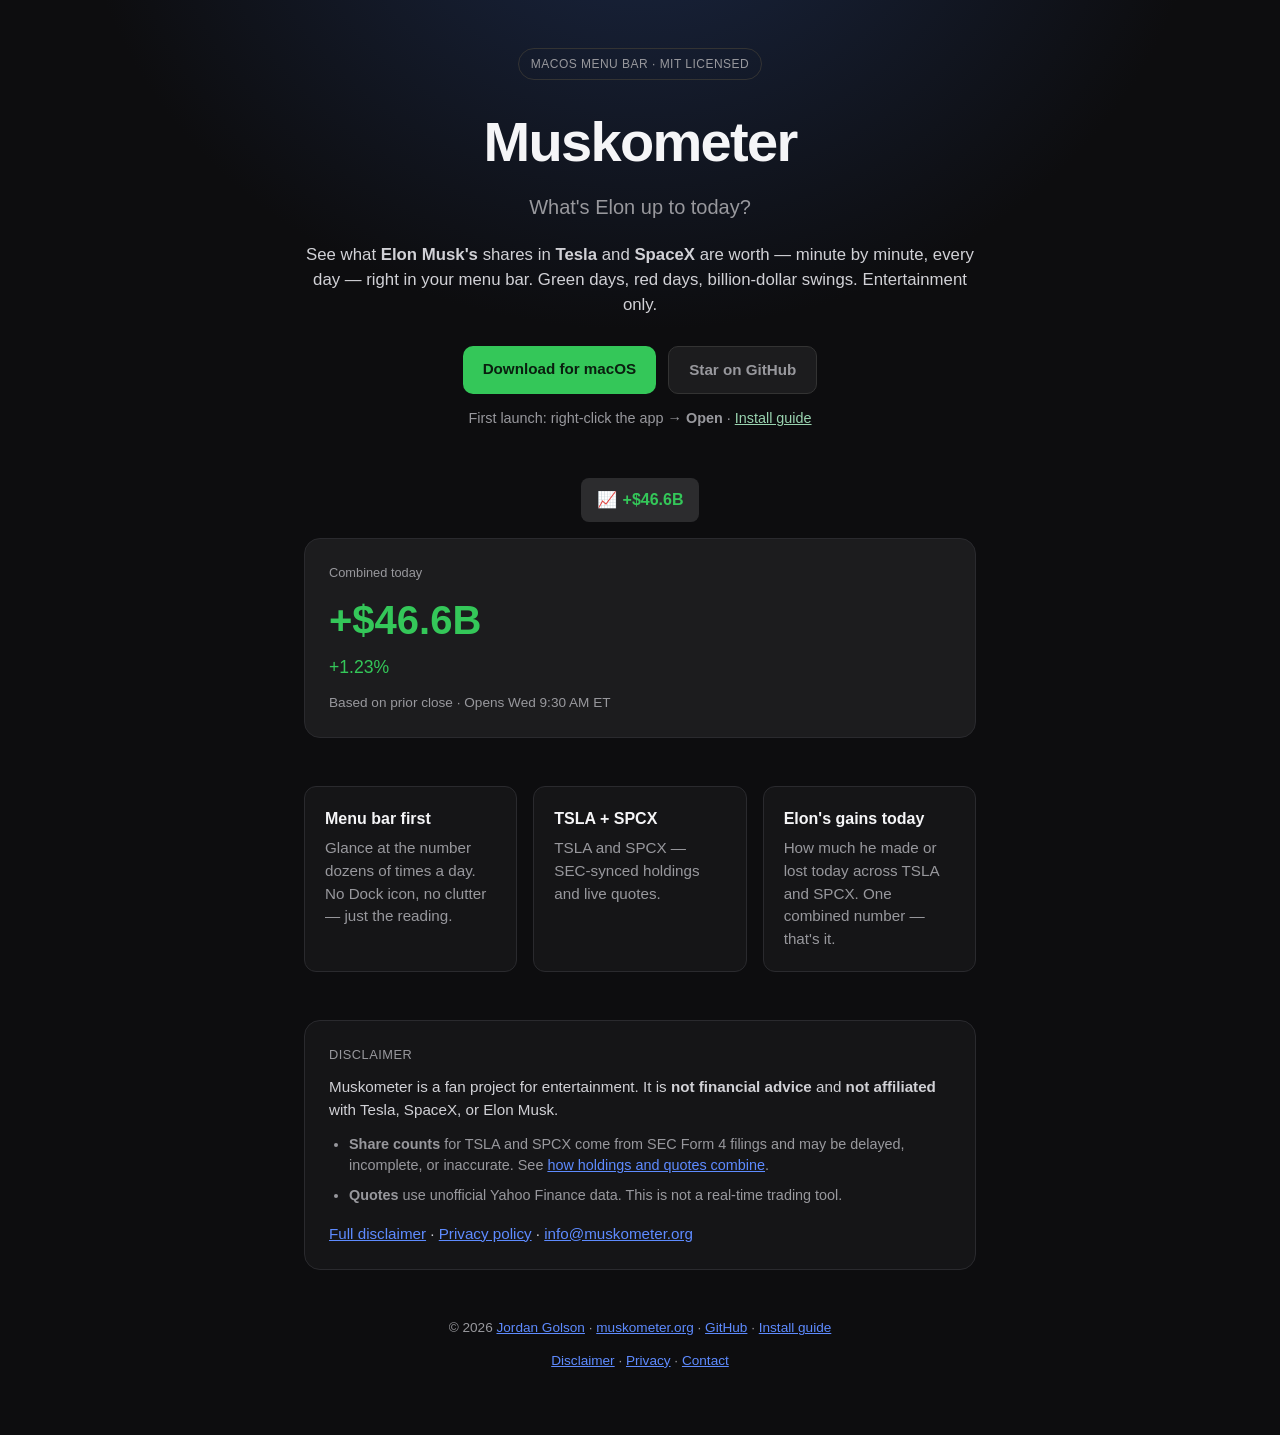
==== docs/index.html @ 4b78dc0b "Website hero: Elon's Tesla and SpaceX worth, minute by minute" ====
<!DOCTYPE html>
<html lang="en">
<head>
  <meta charset="UTF-8">
  <meta name="viewport" content="width=device-width, initial-scale=1.0">
  <title>Muskometer — What's Elon up to today?</title>
  <meta name="description" content="See what Elon Musk's shares in Tesla and SpaceX are worth — minute by minute, every day — in a macOS menu bar app. Entertainment only, not financial advice.">
  <meta property="og:title" content="Muskometer">
  <meta property="og:description" content="See what Elon Musk's shares in Tesla and SpaceX are worth — minute by minute, every day — right in your menu bar. Entertainment only.">
  <meta property="og:url" content="https://muskometer.org">
  <meta property="og:type" content="website">
  <meta property="og:image" content="https://muskometer.org/favicon.png">
  <meta name="twitter:card" content="summary">
  <meta name="twitter:image" content="https://muskometer.org/favicon.png">
  <link rel="icon" href="favicon.png" type="image/png">
  <link rel="stylesheet" href="styles.css">
</head>
<body>
  <main>
    <header class="hero">
      <div class="badge">macOS menu bar · MIT licensed</div>
      <h1>Muskometer</h1>
      <p class="tagline">What's Elon up to today?</p>
      <p class="lede">See what <strong>Elon Musk's</strong> shares in <strong>Tesla</strong> and <strong>SpaceX</strong> are worth — minute by minute, every day — right in your menu bar. Green days, red days, billion-dollar swings. Entertainment only.</p>
      <div class="cta-row">
        <a class="btn primary" href="https://github.com/jlgolson/muskometer/releases" rel="noopener">Download for macOS</a>
        <a class="btn ghost" href="https://github.com/jlgolson/muskometer" rel="noopener">Star on GitHub</a>
      </div>
      <p class="cta-note">First launch: right-click the app → <strong>Open</strong> · <a href="https://github.com/jlgolson/muskometer/blob/main/docs/INSTALL.md">Install guide</a></p>
    </header>

    <section class="preview">
      <div class="menubar-mock">
        <span class="menubar-icon" aria-hidden="true">📈</span>
        <span class="menubar-gain positive">+$46.6B</span>
      </div>
      <div class="card">
        <h2>Combined today</h2>
        <p class="gain positive">+$46.6B</p>
        <p class="percent positive">+1.23%</p>
        <p class="status closed">Based on prior close · Opens Wed 9:30 AM ET</p>
      </div>
    </section>

    <section class="features">
      <article>
        <h3>Menu bar first</h3>
        <p>Glance at the number dozens of times a day. No Dock icon, no clutter — just the reading.</p>
      </article>
      <article>
        <h3>TSLA + SPCX</h3>
        <p>TSLA and SPCX — SEC-synced holdings and live quotes.</p>
      </article>
      <article>
        <h3>Elon's gains today</h3>
        <p>How much he made or lost today across TSLA and SPCX. One combined number — that's it.</p>
      </article>
    </section>

    <section class="disclaimer" id="disclaimer">
      <h2>Disclaimer</h2>
      <p>Muskometer is a fan project for entertainment. It is <strong>not financial advice</strong> and <strong>not affiliated</strong> with Tesla, SpaceX, or Elon Musk.</p>
      <ul>
        <li><strong>Share counts</strong> for TSLA and SPCX come from SEC Form 4 filings and may be delayed, incomplete, or inaccurate. See <a href="https://github.com/jlgolson/muskometer/blob/main/docs/HOLDINGS.md">how holdings and quotes combine</a>.</li>
        <li><strong>Quotes</strong> use unofficial Yahoo Finance data. This is not a real-time trading tool.</li>
      </ul>
      <p class="disclaimer-links">
        <a href="https://github.com/jlgolson/muskometer/blob/main/docs/DISCLAIMER.md">Full disclaimer</a>
        ·
        <a href="https://github.com/jlgolson/muskometer/blob/main/docs/PRIVACY.md">Privacy policy</a>
        ·
        <a href="mailto:info@muskometer.org">info@muskometer.org</a>
      </p>
    </section>

    <footer>
      <p>© 2026 <a href="https://jordangolson.com">Jordan Golson</a> · <a href="https://muskometer.org">muskometer.org</a> · <a href="https://github.com/jlgolson/muskometer">GitHub</a> · <a href="https://github.com/jlgolson/muskometer/blob/main/docs/INSTALL.md">Install guide</a></p>
      <p><a href="#disclaimer">Disclaimer</a> · <a href="https://github.com/jlgolson/muskometer/blob/main/docs/PRIVACY.md">Privacy</a> · <a href="mailto:info@muskometer.org">Contact</a></p>
    </footer>
  </main>
</body>
</html>
---- docs/styles.css ----
:root {
  color-scheme: dark light;
  --bg: #0d0d0f;
  --surface: #1c1c1e;
  --text: #f5f5f7;
  --muted: #98989d;
  --green: #34c759;
  --red: #ff3b30;
  --accent: #5e8bff;
  --radius: 16px;
  font-family: -apple-system, BlinkMacSystemFont, "SF Pro Rounded", "Segoe UI", sans-serif;
}

* { box-sizing: border-box; margin: 0; }

body {
  background: radial-gradient(ellipse 80% 60% at 50% -10%, #1a2744 0%, var(--bg) 55%);
  color: var(--text);
  line-height: 1.5;
  min-height: 100vh;
}

main {
  max-width: 720px;
  margin: 0 auto;
  padding: 48px 24px 64px;
}

.hero { text-align: center; margin-bottom: 48px; }

.badge {
  display: inline-block;
  font-size: 0.75rem;
  letter-spacing: 0.04em;
  text-transform: uppercase;
  color: var(--muted);
  border: 1px solid #333;
  border-radius: 999px;
  padding: 6px 12px;
  margin-bottom: 20px;
}

h1 {
  font-size: clamp(2.5rem, 8vw, 3.5rem);
  font-weight: 700;
  letter-spacing: -0.03em;
}

.tagline {
  font-size: 1.25rem;
  color: var(--muted);
  margin-top: 8px;
}

.lede {
  margin-top: 20px;
  color: #d1d1d6;
  font-size: 1.05rem;
}

.cta-row {
  display: flex;
  gap: 12px;
  justify-content: center;
  flex-wrap: wrap;
  margin-top: 28px;
}

.cta-note {
  margin-top: 14px;
  font-size: 0.9rem;
  color: var(--muted);
}

.cta-note a {
  color: #9ad4b0;
}

.btn {
  display: inline-block;
  padding: 12px 20px;
  border-radius: 10px;
  font-weight: 600;
  font-size: 0.95rem;
  text-decoration: none;
}

.btn.primary {
  background: var(--green);
  color: #0a1f0f;
}

.btn.ghost {
  background: var(--surface);
  color: var(--muted);
  border: 1px solid #333;
}

.preview {
  display: grid;
  gap: 16px;
  margin-bottom: 48px;
}

.menubar-mock {
  display: flex;
  align-items: center;
  justify-content: center;
  gap: 6px;
  background: #2c2c2e;
  border-radius: 8px;
  padding: 10px 16px;
  width: fit-content;
  margin: 0 auto;
  font-weight: 600;
  font-variant-numeric: tabular-nums;
}

.menubar-gain.positive { color: var(--green); }

.card {
  background: var(--surface);
  border-radius: var(--radius);
  padding: 24px;
  border: 1px solid #2a2a2e;
}

.card h2 {
  font-size: 0.8rem;
  color: var(--muted);
  font-weight: 500;
  margin-bottom: 8px;
}

.gain {
  font-size: 2.5rem;
  font-weight: 700;
  font-variant-numeric: tabular-nums;
}

.percent { font-size: 1.1rem; margin-top: 4px; }

.positive { color: var(--green); }

.status {
  margin-top: 12px;
  font-size: 0.85rem;
  color: var(--muted);
}

.features {
  display: grid;
  gap: 16px;
  margin-bottom: 48px;
}

.features article {
  background: rgba(255,255,255,0.03);
  border: 1px solid #2a2a2e;
  border-radius: 12px;
  padding: 20px;
}

.features h3 {
  font-size: 1rem;
  margin-bottom: 6px;
}

.features p {
  color: var(--muted);
  font-size: 0.95rem;
}

.disclaimer {
  background: rgba(255, 255, 255, 0.03);
  border: 1px solid #2a2a2e;
  border-radius: var(--radius);
  padding: 24px;
  margin-bottom: 48px;
  scroll-margin-top: 24px;
}

.disclaimer h2 {
  font-size: 0.8rem;
  color: var(--muted);
  font-weight: 500;
  text-transform: uppercase;
  letter-spacing: 0.04em;
  margin-bottom: 12px;
}

.disclaimer p {
  color: #d1d1d6;
  font-size: 0.95rem;
}

.disclaimer ul {
  margin: 12px 0 0;
  padding-left: 1.25rem;
  color: var(--muted);
  font-size: 0.9rem;
}

.disclaimer li + li { margin-top: 8px; }

.disclaimer-links {
  margin-top: 16px;
  font-size: 0.9rem;
}

.disclaimer a { color: var(--accent); }

footer {
  text-align: center;
  color: var(--muted);
  font-size: 0.85rem;
}

footer p + p { margin-top: 12px; }

footer a { color: var(--accent); }

@media (min-width: 640px) {
  .features { grid-template-columns: repeat(3, 1fr); }
}
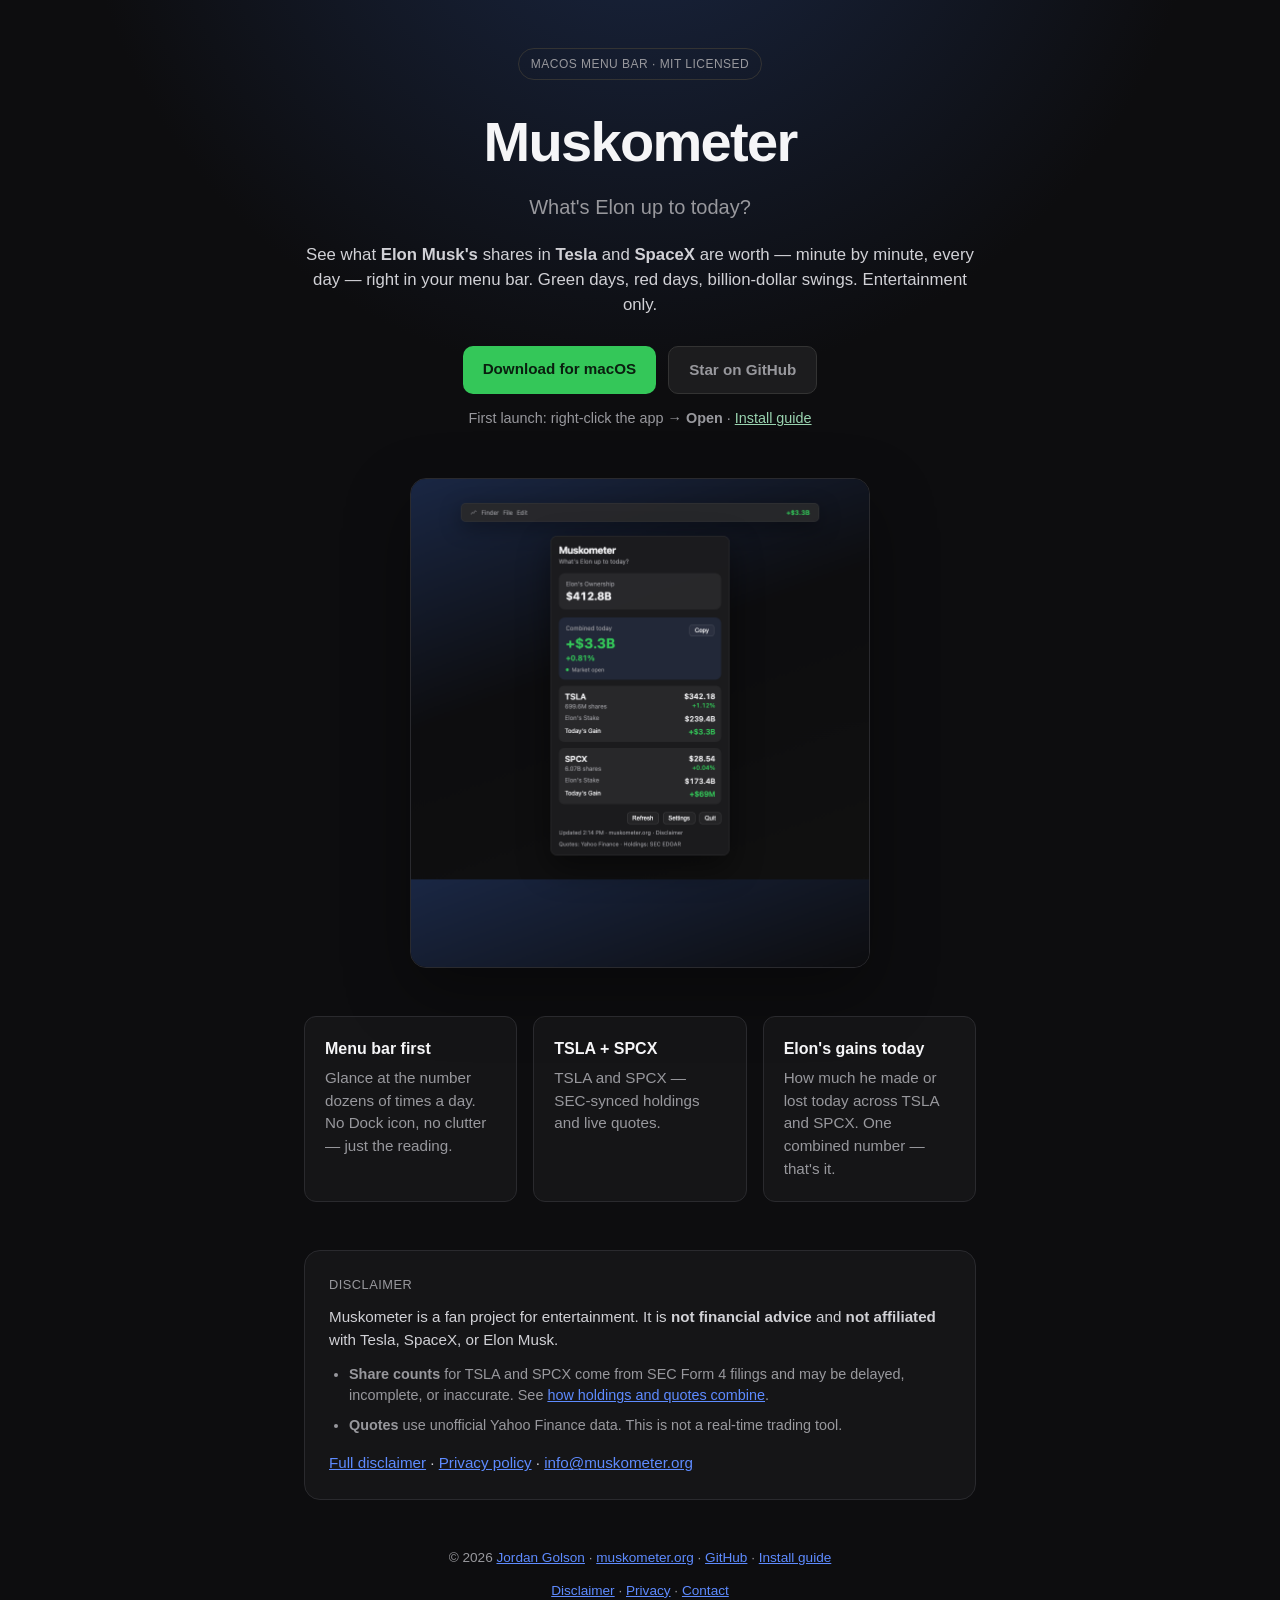
==== commit afd55f15: "Add app screenshots for website and social previews Render high-fidelity UI previews from the real p" ====
--- a/docs/index.html
+++ b/docs/index.html
@@ -9,9 +9,9 @@
   <meta property="og:description" content="See what Elon Musk's shares in Tesla and SpaceX are worth — minute by minute, every day — right in your menu bar. Entertainment only.">
   <meta property="og:url" content="https://muskometer.org">
   <meta property="og:type" content="website">
-  <meta property="og:image" content="https://muskometer.org/favicon.png">
-  <meta name="twitter:card" content="summary">
-  <meta name="twitter:image" content="https://muskometer.org/favicon.png">
+  <meta property="og:image" content="https://muskometer.org/screenshots/og-image.png">
+  <meta name="twitter:card" content="summary_large_image">
+  <meta name="twitter:image" content="https://muskometer.org/screenshots/og-image.png">
   <link rel="icon" href="favicon.png" type="image/png">
   <link rel="stylesheet" href="styles.css">
 </head>
@@ -30,16 +30,14 @@
     </header>
 
     <section class="preview">
-      <div class="menubar-mock">
-        <span class="menubar-icon" aria-hidden="true">📈</span>
-        <span class="menubar-gain positive">+$46.6B</span>
-      </div>
-      <div class="card">
-        <h2>Combined today</h2>
-        <p class="gain positive">+$46.6B</p>
-        <p class="percent positive">+1.23%</p>
-        <p class="status closed">Based on prior close · Opens Wed 9:30 AM ET</p>
-      </div>
+      <img
+        class="screenshot"
+        src="screenshots/app-preview.png"
+        width="920"
+        height="980"
+        alt="Muskometer in the macOS menu bar showing Elon's combined daily gain, ownership total, and TSLA and SPCX holdings"
+        loading="eager"
+      >
     </section>
 
     <section class="features">
--- a/docs/styles.css
+++ b/docs/styles.css
@@ -97,55 +97,17 @@
 }
 
 .preview {
-  display: grid;
-  gap: 16px;
   margin-bottom: 48px;
 }
 
-.menubar-mock {
-  display: flex;
-  align-items: center;
-  justify-content: center;
-  gap: 6px;
-  background: #2c2c2e;
-  border-radius: 8px;
-  padding: 10px 16px;
-  width: fit-content;
+.screenshot {
+  display: block;
+  width: min(100%, 460px);
+  height: auto;
   margin: 0 auto;
-  font-weight: 600;
-  font-variant-numeric: tabular-nums;
-}
-
-.menubar-gain.positive { color: var(--green); }
-
-.card {
-  background: var(--surface);
   border-radius: var(--radius);
-  padding: 24px;
   border: 1px solid #2a2a2e;
-}
-
-.card h2 {
-  font-size: 0.8rem;
-  color: var(--muted);
-  font-weight: 500;
-  margin-bottom: 8px;
-}
-
-.gain {
-  font-size: 2.5rem;
-  font-weight: 700;
-  font-variant-numeric: tabular-nums;
-}
-
-.percent { font-size: 1.1rem; margin-top: 4px; }
-
-.positive { color: var(--green); }
-
-.status {
-  margin-top: 12px;
-  font-size: 0.85rem;
-  color: var(--muted);
+  box-shadow: 0 24px 64px rgba(0, 0, 0, 0.35);
 }
 
 .features {
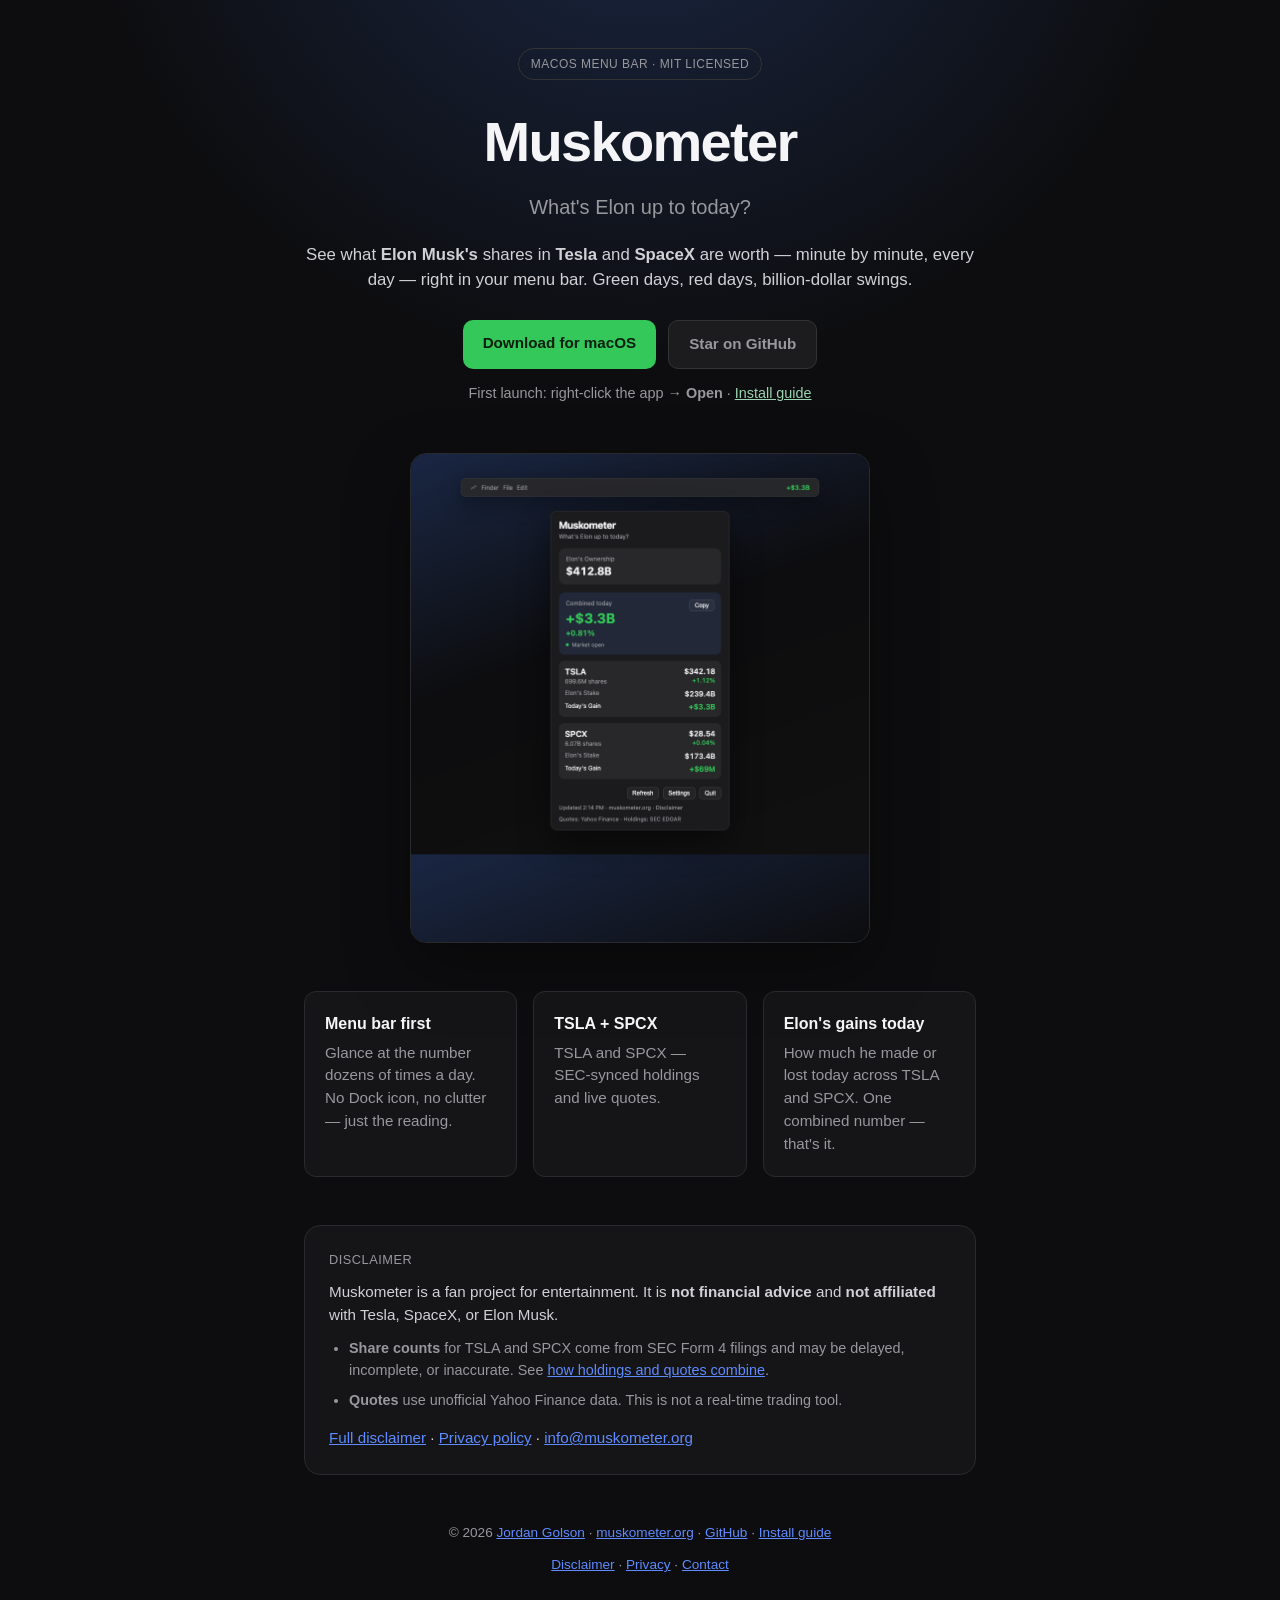
==== commit f2f81fa0: "Remove redundant "Entertainment only" from landing page lede The disclaimer section below already co" ====
--- a/docs/index.html
+++ b/docs/index.html
@@ -21,7 +21,7 @@
       <div class="badge">macOS menu bar · MIT licensed</div>
       <h1>Muskometer</h1>
       <p class="tagline">What's Elon up to today?</p>
-      <p class="lede">See what <strong>Elon Musk's</strong> shares in <strong>Tesla</strong> and <strong>SpaceX</strong> are worth — minute by minute, every day — right in your menu bar. Green days, red days, billion-dollar swings. Entertainment only.</p>
+      <p class="lede">See what <strong>Elon Musk's</strong> shares in <strong>Tesla</strong> and <strong>SpaceX</strong> are worth — minute by minute, every day — right in your menu bar. Green days, red days, billion-dollar swings.</p>
       <div class="cta-row">
         <a class="btn primary" href="https://github.com/jlgolson/muskometer/releases" rel="noopener">Download for macOS</a>
         <a class="btn ghost" href="https://github.com/jlgolson/muskometer" rel="noopener">Star on GitHub</a>
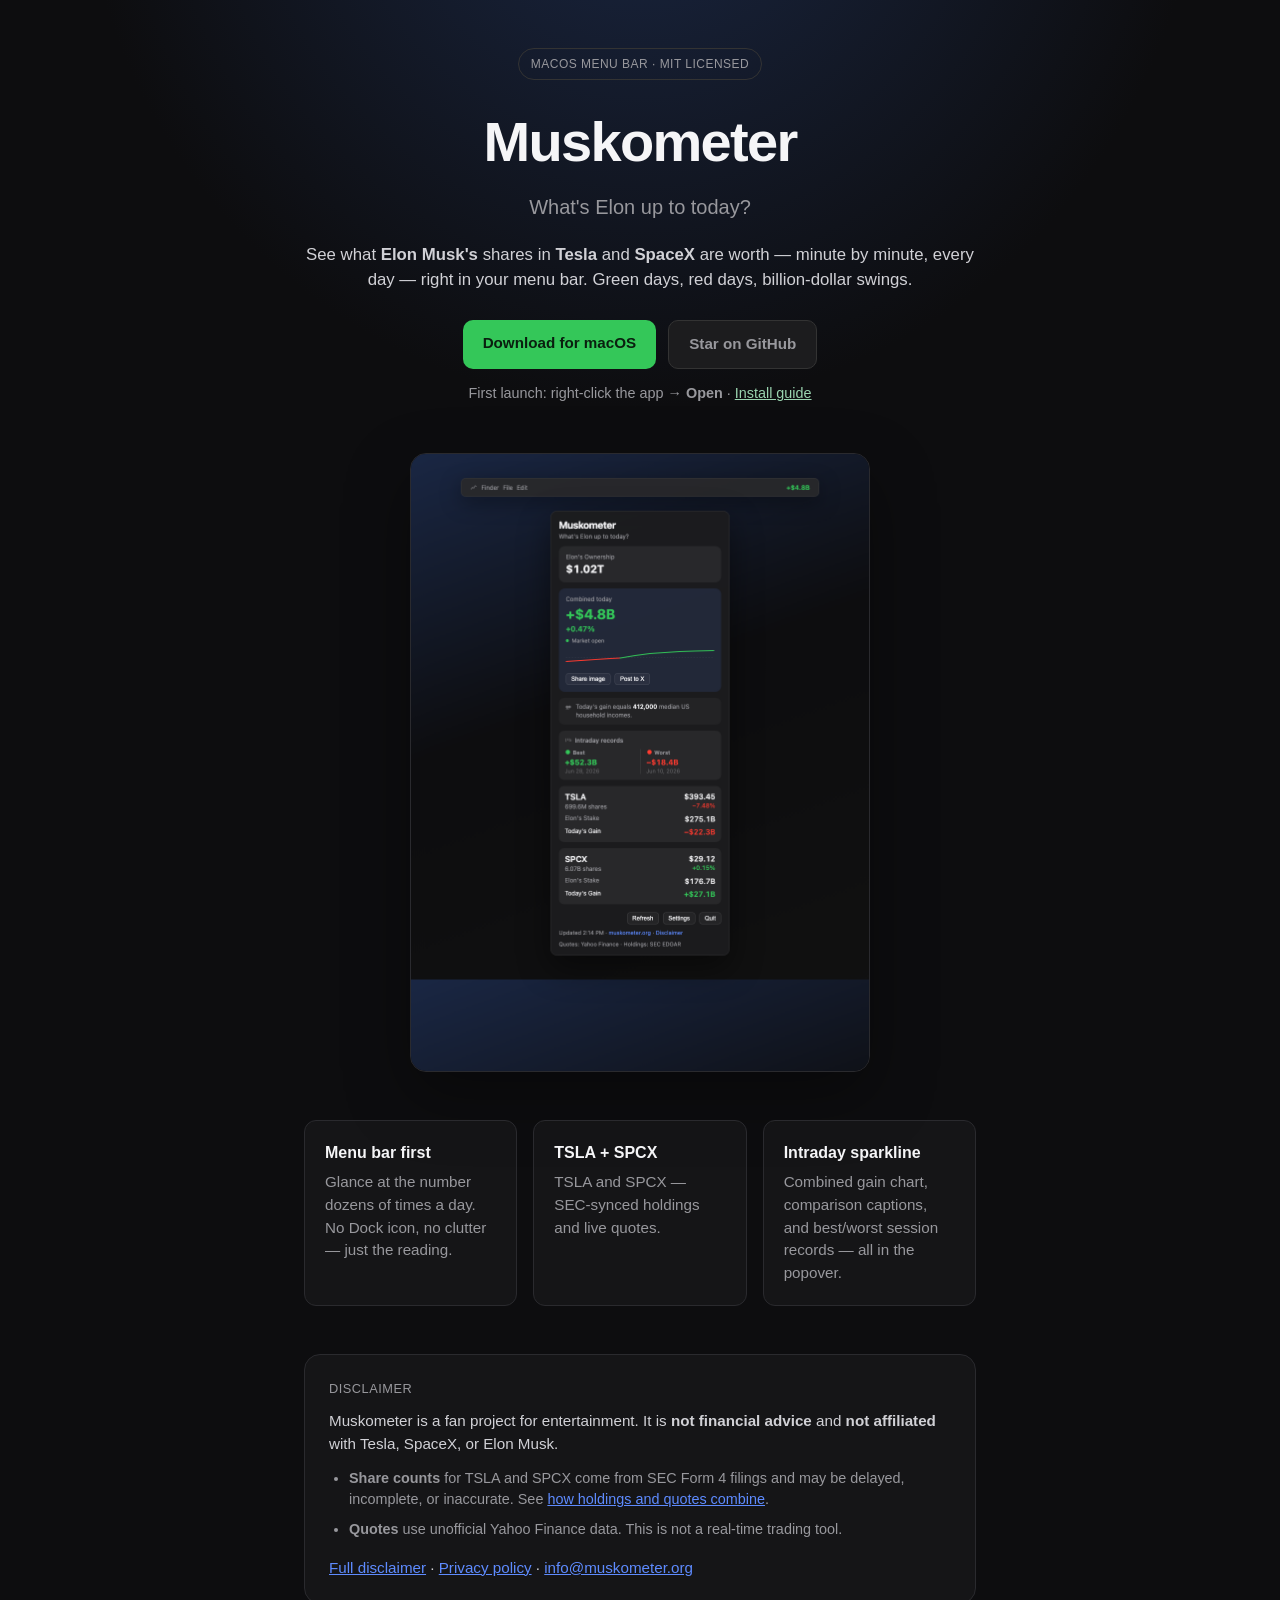
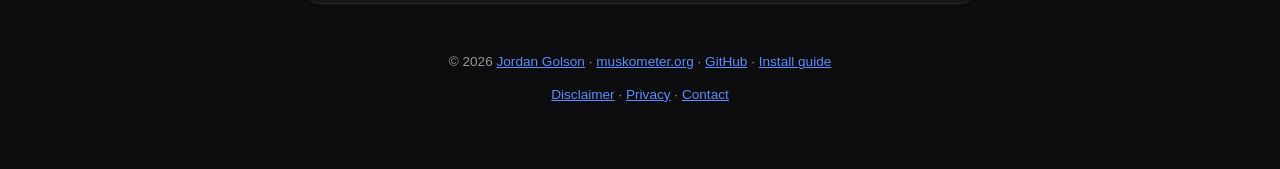
==== commit 1228e30b: "Update landing page screenshot for sparkline and intraday UI Refresh app-preview and og-image mocks " ====
--- a/docs/index.html
+++ b/docs/index.html
@@ -34,8 +34,8 @@
         class="screenshot"
         src="screenshots/app-preview.png"
         width="920"
-        height="980"
-        alt="Muskometer in the macOS menu bar showing Elon's combined daily gain, ownership total, and TSLA and SPCX holdings"
+        height="1240"
+        alt="Muskometer popover with intraday sparkline, comparison caption, records, and TSLA and SPCX holdings"
         loading="eager"
       >
     </section>
@@ -50,8 +50,8 @@
         <p>TSLA and SPCX — SEC-synced holdings and live quotes.</p>
       </article>
       <article>
-        <h3>Elon's gains today</h3>
-        <p>How much he made or lost today across TSLA and SPCX. One combined number — that's it.</p>
+        <h3>Intraday sparkline</h3>
+        <p>Combined gain chart, comparison captions, and best/worst session records — all in the popover.</p>
       </article>
     </section>
 
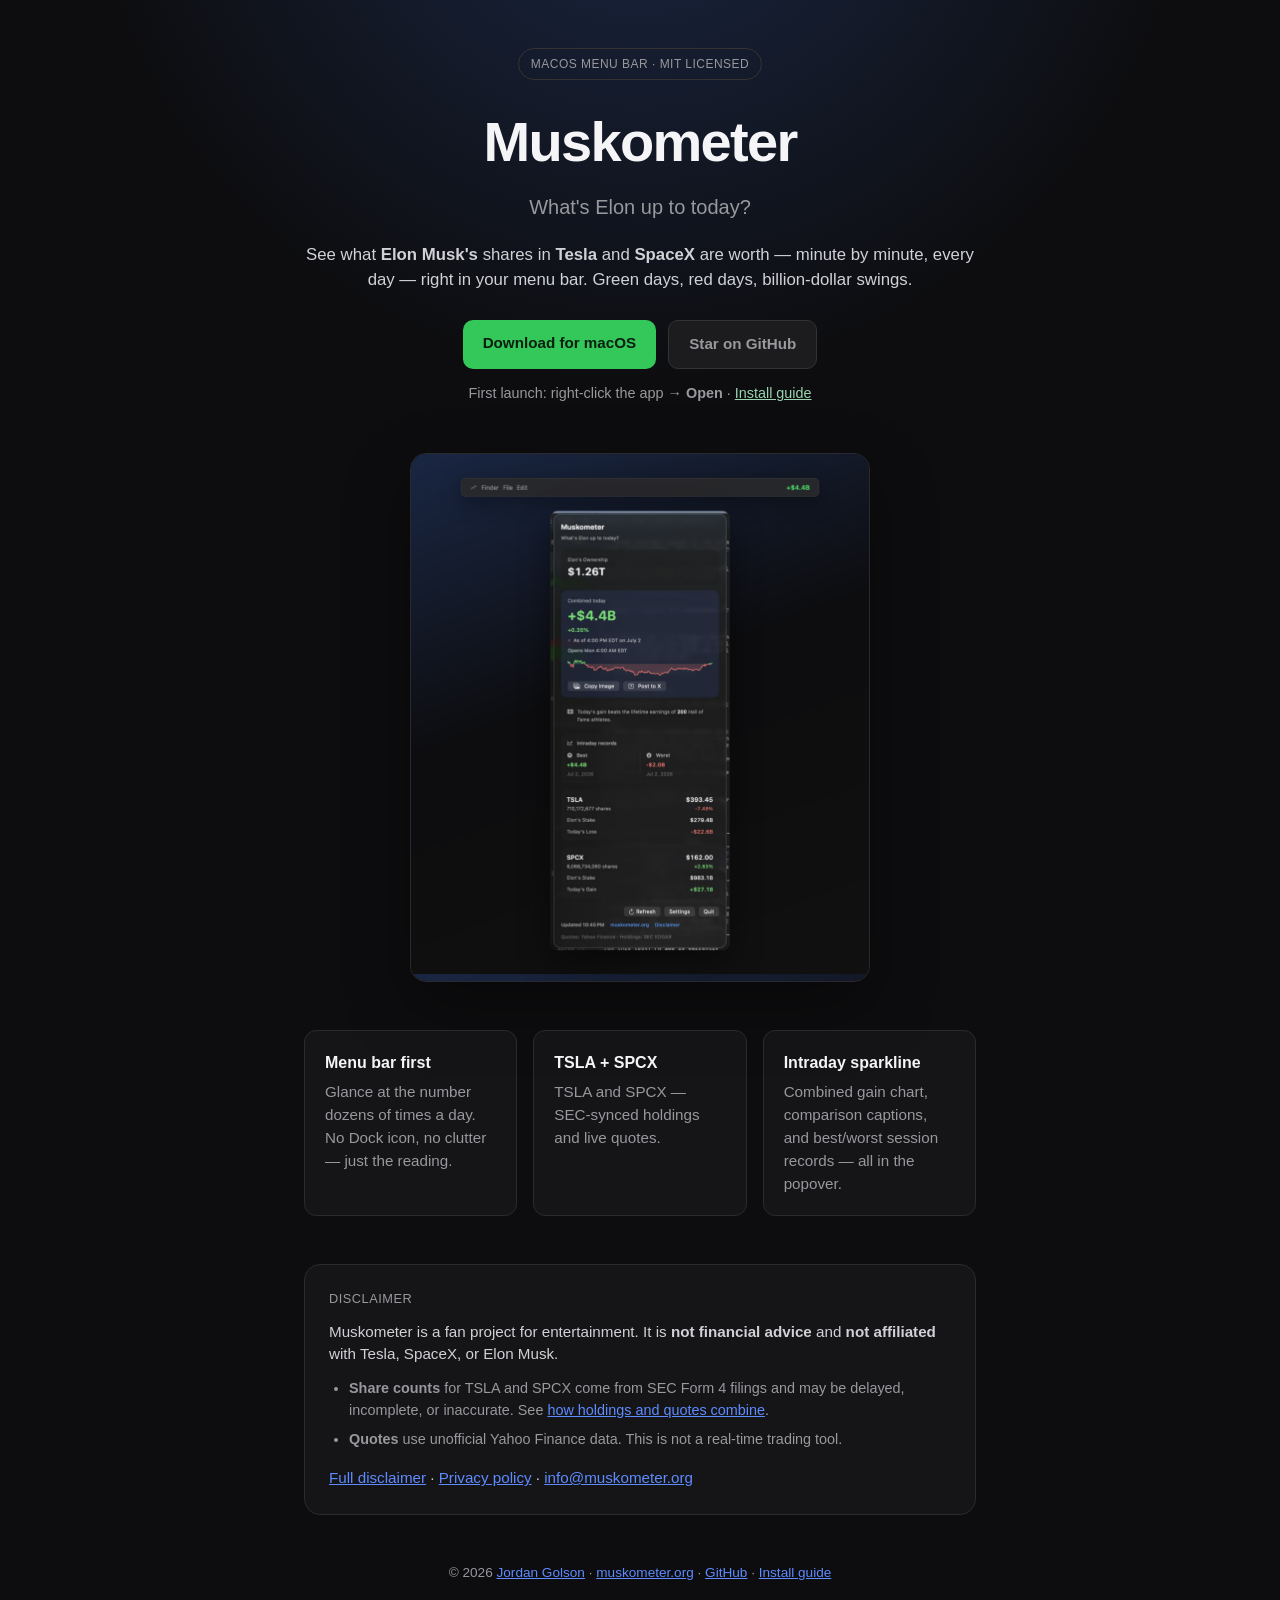
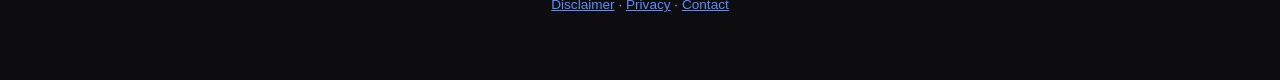
==== commit 41c18729: "Use real app capture for landing page screenshot Replace the HTML mock with an actual popover screen" ====
--- a/docs/index.html
+++ b/docs/index.html
@@ -34,8 +34,8 @@
         class="screenshot"
         src="screenshots/app-preview.png"
         width="920"
-        height="1240"
-        alt="Muskometer popover with intraday sparkline, comparison caption, records, and TSLA and SPCX holdings"
+        height="1060"
+        alt="Muskometer popover showing ownership, intraday sparkline, records, and TSLA and SPCX holdings"
         loading="eager"
       >
     </section>
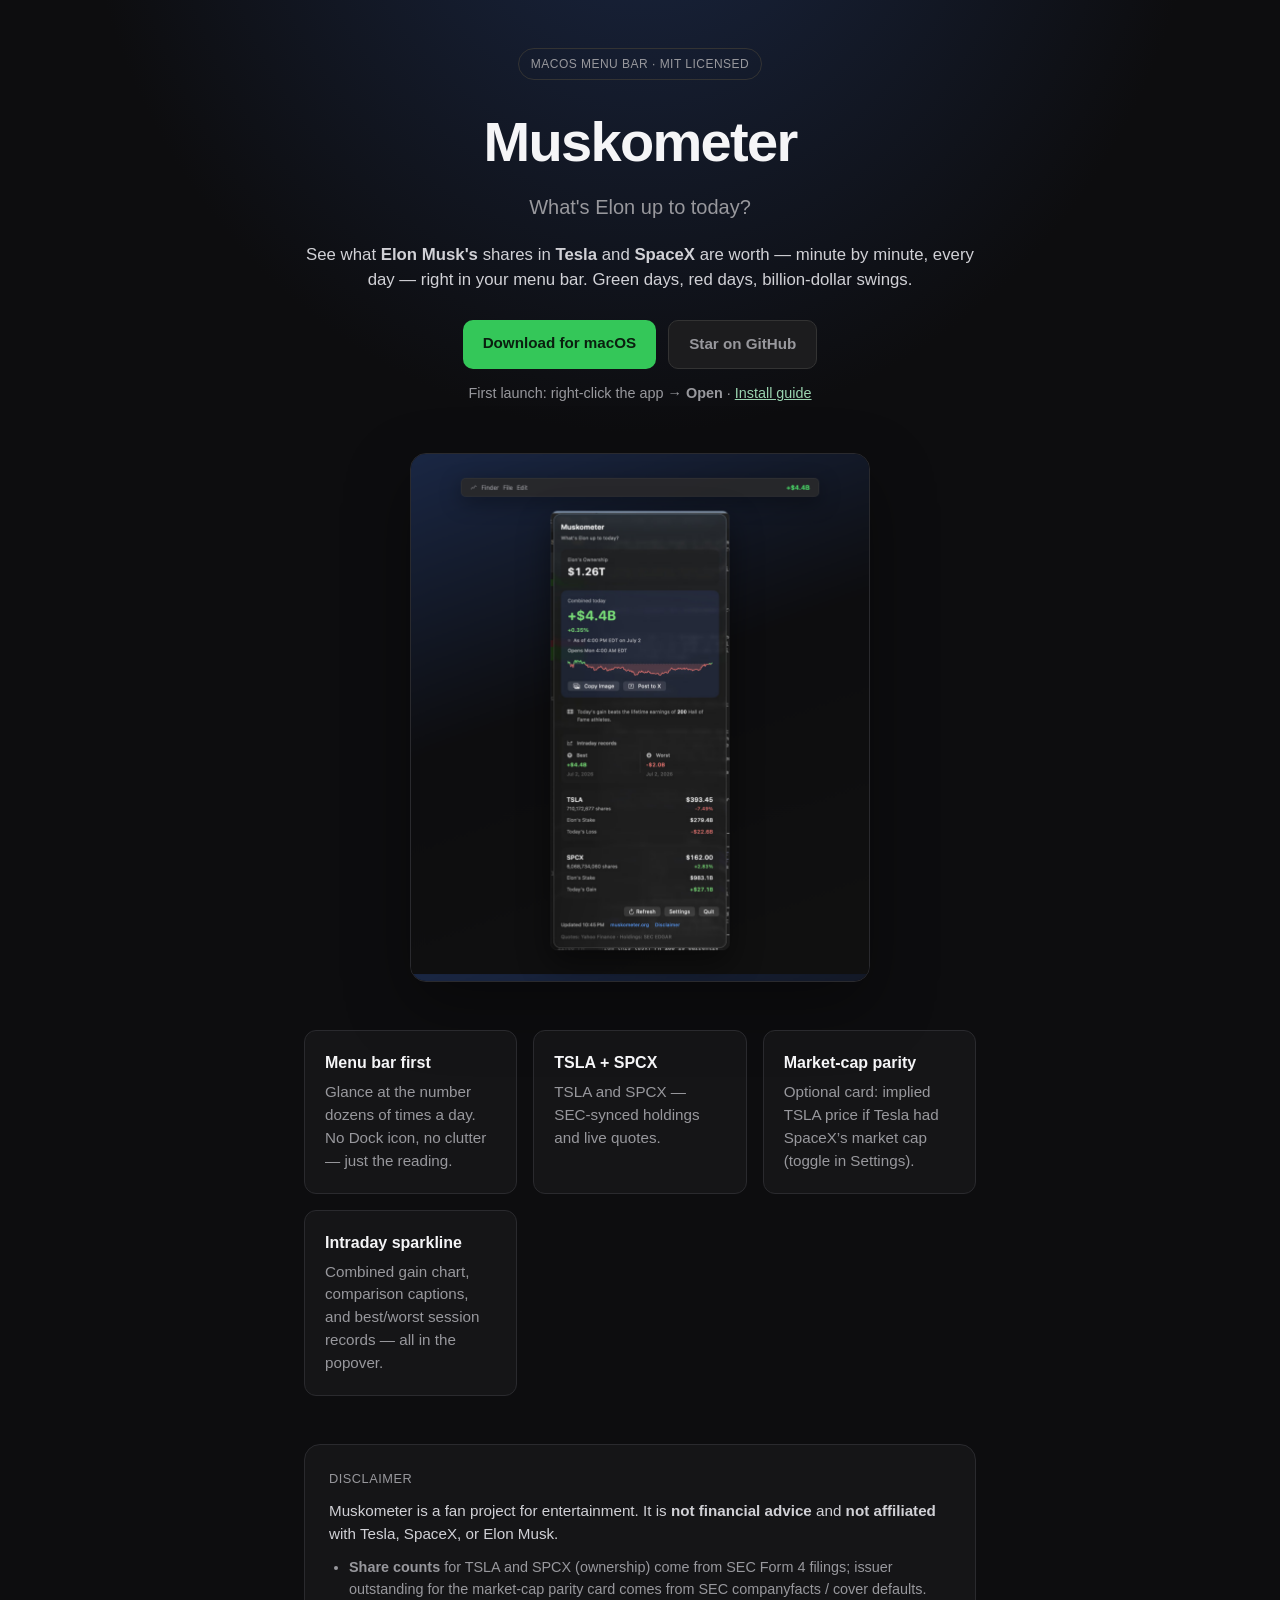
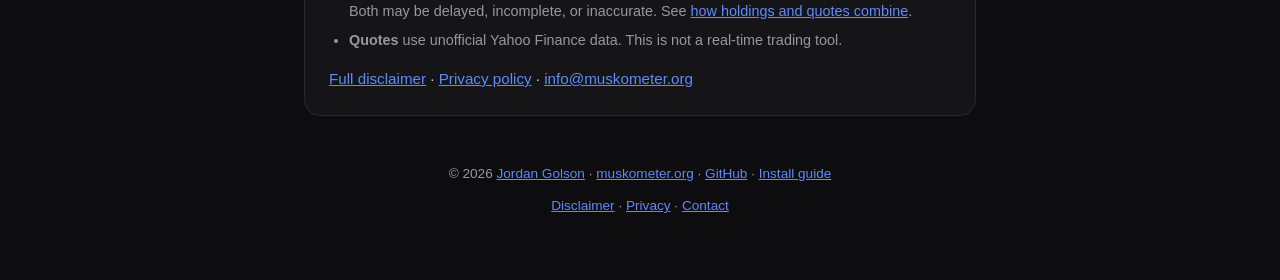
==== commit 3f22cf5c: "Docs: complete 0.1.4 surface for market-cap parity release Bring README, site, PRIVACY, ARCHITECTURE" ====
--- a/docs/index.html
+++ b/docs/index.html
@@ -50,6 +50,10 @@
         <p>TSLA and SPCX — SEC-synced holdings and live quotes.</p>
       </article>
       <article>
+        <h3>Market-cap parity</h3>
+        <p>Optional card: implied TSLA price if Tesla had SpaceX’s market cap (toggle in Settings).</p>
+      </article>
+      <article>
         <h3>Intraday sparkline</h3>
         <p>Combined gain chart, comparison captions, and best/worst session records — all in the popover.</p>
       </article>
@@ -59,7 +63,7 @@
       <h2>Disclaimer</h2>
       <p>Muskometer is a fan project for entertainment. It is <strong>not financial advice</strong> and <strong>not affiliated</strong> with Tesla, SpaceX, or Elon Musk.</p>
       <ul>
-        <li><strong>Share counts</strong> for TSLA and SPCX come from SEC Form 4 filings and may be delayed, incomplete, or inaccurate. See <a href="https://github.com/jlgolson/muskometer/blob/main/docs/HOLDINGS.md">how holdings and quotes combine</a>.</li>
+        <li><strong>Share counts</strong> for TSLA and SPCX (ownership) come from SEC Form 4 filings; issuer outstanding for the market-cap parity card comes from SEC companyfacts / cover defaults. Both may be delayed, incomplete, or inaccurate. See <a href="https://github.com/jlgolson/muskometer/blob/main/docs/HOLDINGS.md">how holdings and quotes combine</a>.</li>
         <li><strong>Quotes</strong> use unofficial Yahoo Finance data. This is not a real-time trading tool.</li>
       </ul>
       <p class="disclaimer-links">
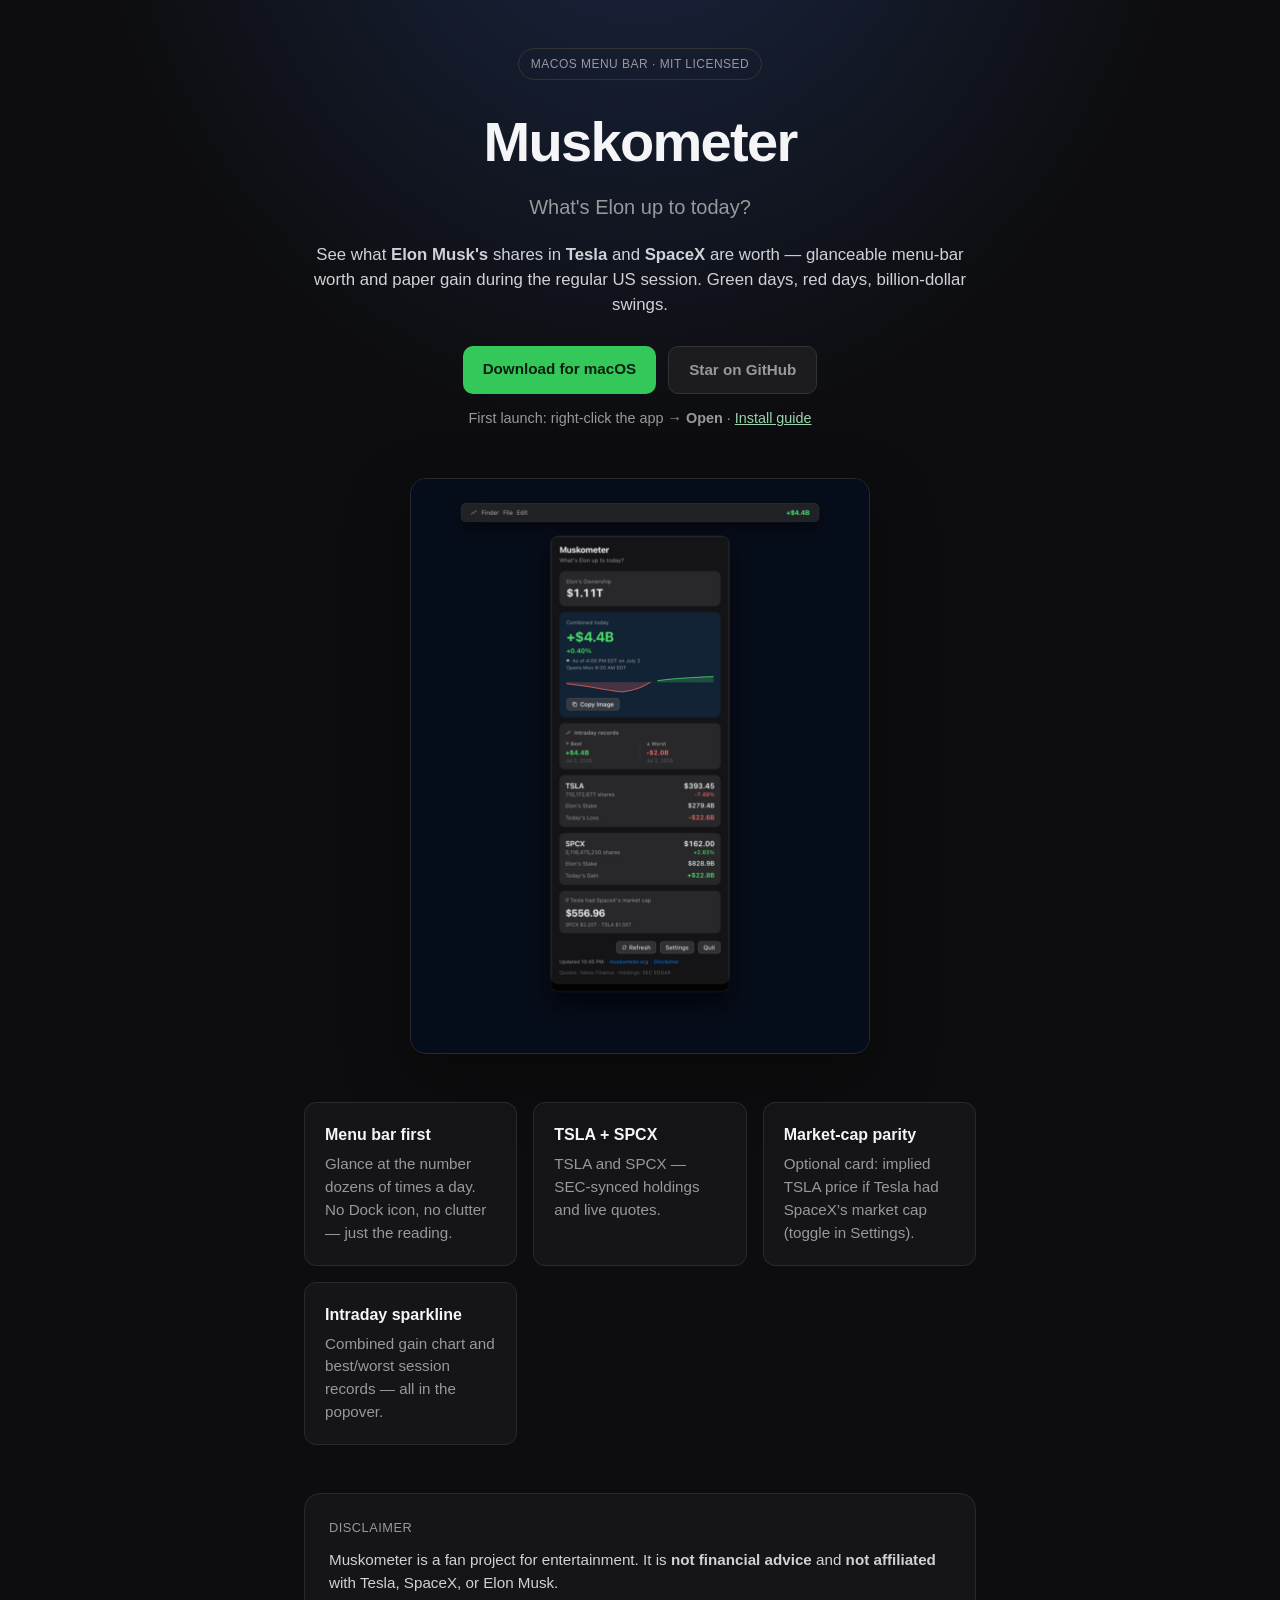
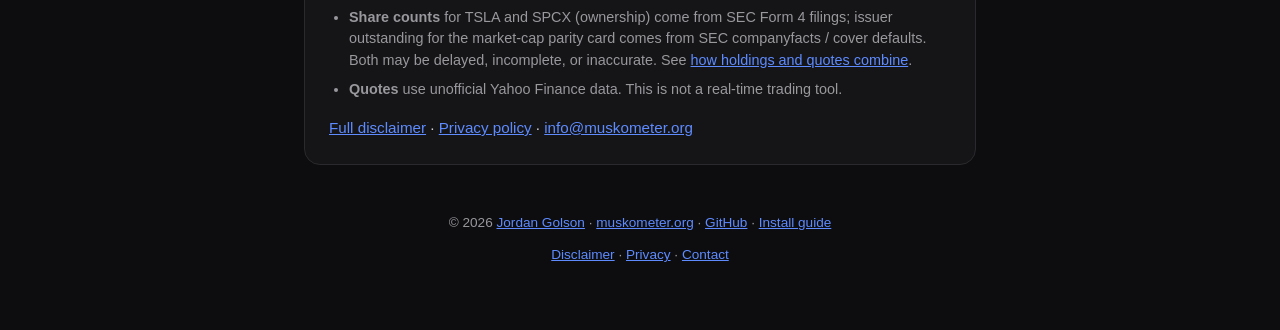
==== commit 31f13621: "feat(task-8): external implementer change set Marshal-Backend: grok Marshal-Model: grok-4.5" ====
--- a/docs/index.html
+++ b/docs/index.html
@@ -4,9 +4,9 @@
   <meta charset="UTF-8">
   <meta name="viewport" content="width=device-width, initial-scale=1.0">
   <title>Muskometer — What's Elon up to today?</title>
-  <meta name="description" content="See what Elon Musk's shares in Tesla and SpaceX are worth — minute by minute, every day — in a macOS menu bar app. Entertainment only, not financial advice.">
+  <meta name="description" content="Glanceable menu-bar worth and paper gain for Elon Musk's Tesla and SpaceX stakes during the regular US session. Entertainment only, not financial advice.">
   <meta property="og:title" content="Muskometer">
-  <meta property="og:description" content="See what Elon Musk's shares in Tesla and SpaceX are worth — minute by minute, every day — right in your menu bar. Entertainment only.">
+  <meta property="og:description" content="Glanceable menu-bar worth and paper gain for Elon Musk's Tesla and SpaceX stakes during the regular US session. Entertainment only.">
   <meta property="og:url" content="https://muskometer.org">
   <meta property="og:type" content="website">
   <meta property="og:image" content="https://muskometer.org/screenshots/og-image.png">
@@ -21,7 +21,7 @@
       <div class="badge">macOS menu bar · MIT licensed</div>
       <h1>Muskometer</h1>
       <p class="tagline">What's Elon up to today?</p>
-      <p class="lede">See what <strong>Elon Musk's</strong> shares in <strong>Tesla</strong> and <strong>SpaceX</strong> are worth — minute by minute, every day — right in your menu bar. Green days, red days, billion-dollar swings.</p>
+      <p class="lede">See what <strong>Elon Musk's</strong> shares in <strong>Tesla</strong> and <strong>SpaceX</strong> are worth — glanceable menu-bar worth and paper gain during the regular US session. Green days, red days, billion-dollar swings.</p>
       <div class="cta-row">
         <a class="btn primary" href="https://github.com/jlgolson/muskometer/releases" rel="noopener">Download for macOS</a>
         <a class="btn ghost" href="https://github.com/jlgolson/muskometer" rel="noopener">Star on GitHub</a>
@@ -34,8 +34,8 @@
         class="screenshot"
         src="screenshots/app-preview.png"
         width="920"
-        height="1060"
-        alt="Muskometer popover showing ownership, intraday sparkline, records, and TSLA and SPCX holdings"
+        height="1154"
+        alt="Muskometer popover showing ownership, sparkline, single Copy control, records, TSLA and SPCX rows, and market-cap parity card"
         loading="eager"
       >
     </section>
@@ -55,7 +55,7 @@
       </article>
       <article>
         <h3>Intraday sparkline</h3>
-        <p>Combined gain chart, comparison captions, and best/worst session records — all in the popover.</p>
+        <p>Combined gain chart and best/worst session records — all in the popover.</p>
       </article>
     </section>
 
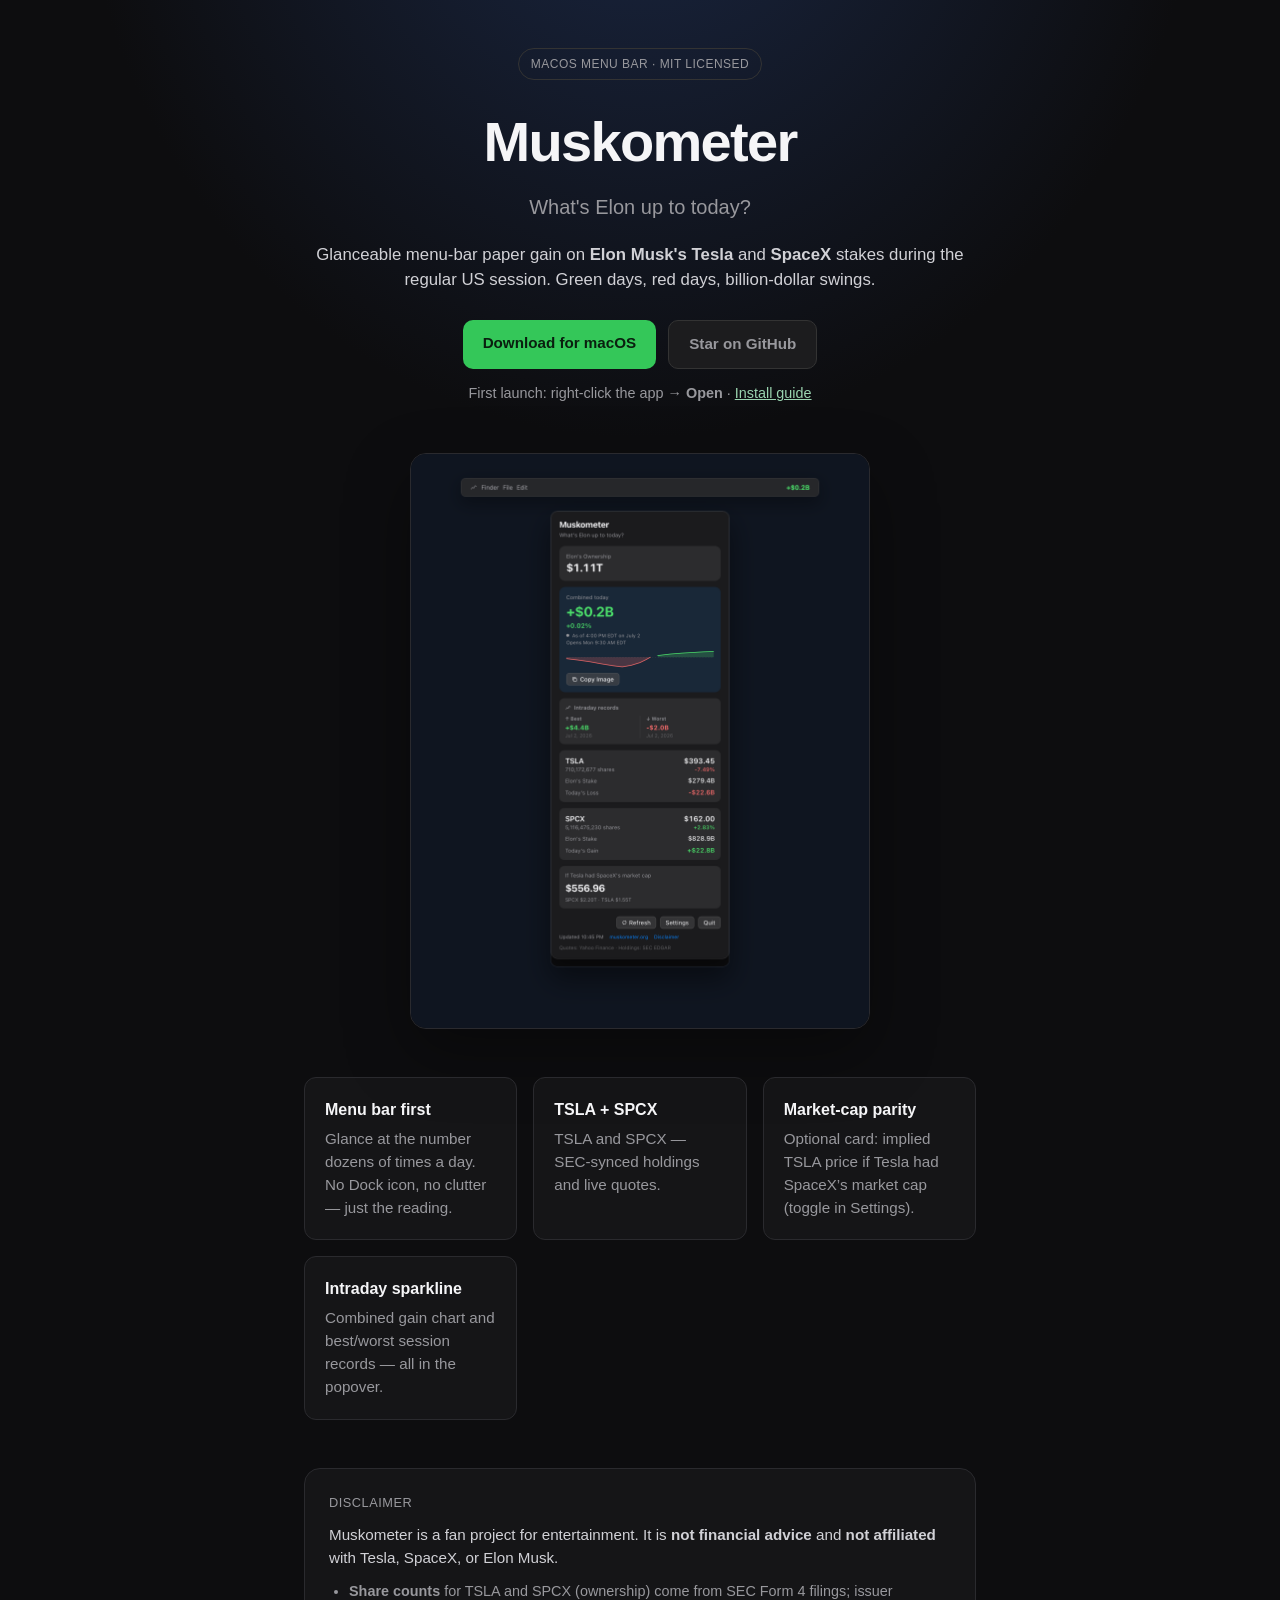
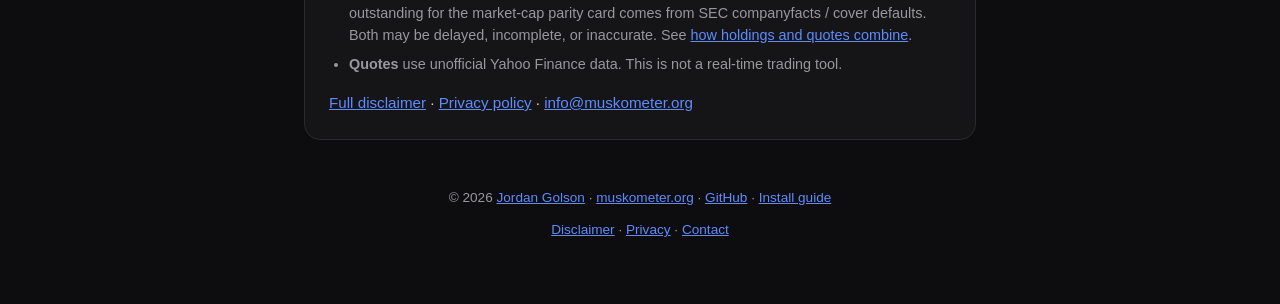
==== commit 49d9a40c: "feat(task-8): external implementer change set Marshal-Backend: grok Marshal-Model: grok-4.5" ====
--- a/docs/index.html
+++ b/docs/index.html
@@ -21,7 +21,7 @@
       <div class="badge">macOS menu bar · MIT licensed</div>
       <h1>Muskometer</h1>
       <p class="tagline">What's Elon up to today?</p>
-      <p class="lede">See what <strong>Elon Musk's</strong> shares in <strong>Tesla</strong> and <strong>SpaceX</strong> are worth — glanceable menu-bar worth and paper gain during the regular US session. Green days, red days, billion-dollar swings.</p>
+      <p class="lede">Glanceable menu-bar paper gain on <strong>Elon Musk's</strong> <strong>Tesla</strong> and <strong>SpaceX</strong> stakes during the regular US session. Green days, red days, billion-dollar swings.</p>
       <div class="cta-row">
         <a class="btn primary" href="https://github.com/jlgolson/muskometer/releases" rel="noopener">Download for macOS</a>
         <a class="btn ghost" href="https://github.com/jlgolson/muskometer" rel="noopener">Star on GitHub</a>
